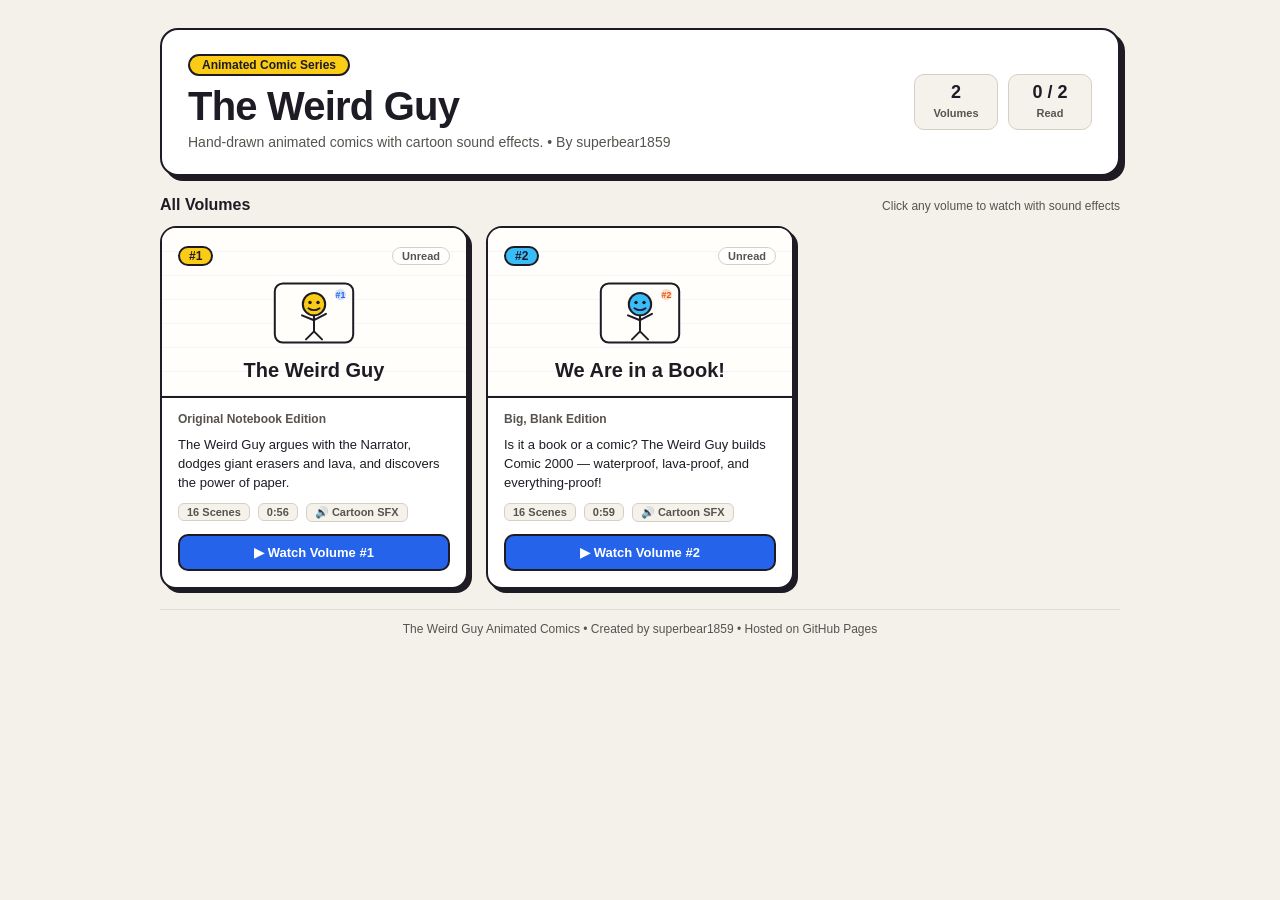
==== index.html @ 368b9f63 "Initial commit: The Weird Guy animated comic series & volume browser" ====
<!DOCTYPE html>
<html lang="en">
<head>
  <meta charset="utf-8" />
  <meta name="viewport" content="width=device-width, initial-scale=1.0" />
  <title>The Weird Guy — Animated Comic Series by superbear1859</title>
  <link rel="stylesheet" href="assets/reader.css" />
</head>
<body>
  <main class="library-wrap">
    <header class="hero">
      <div>
        <span class="hero-kicker">Animated Comic Series</span>
        <h1 id="seriesTitle" class="hero-title">The Weird Guy</h1>
        <p id="seriesSub" class="hero-sub">Hand-drawn animated comics with cartoon sound effects &bull; By superbear1859</p>
      </div>
      <div class="hero-stats" id="heroStats">
        <div class="stat-chip">
          <span class="stat-num" id="statVols">—</span>
          <span class="stat-lbl">Volumes</span>
        </div>
        <div class="stat-chip">
          <span class="stat-num" id="statRead">0</span>
          <span class="stat-lbl">Read</span>
        </div>
      </div>
    </header>

    <section id="continueBanner" class="continue-banner" style="display: none;"></section>

    <section>
      <div class="section-header" style="margin-bottom: 12px;">
        <h2 class="section-title">All Volumes</h2>
        <span class="section-hint">Click any volume to watch with sound effects</span>
      </div>
      <div id="shelfGrid" class="shelf-grid"></div>
    </section>

    <footer class="site-footer">
      The Weird Guy Animated Comics &bull; Created by superbear1859 &bull; Hosted on GitHub Pages
    </footer>
  </main>

  <script src="assets/nav.js"></script>
  <script>
    (function () {
      'use strict';

      const esc = s => String(s)
        .replace(/&/g, '&amp;')
        .replace(/</g, '&lt;')
        .replace(/>/g, '&gt;')
        .replace(/"/g, '&quot;');

      function weirdGuyCoverDoodle(vol) {
        const accent = vol.coverAccent || '#2563EB';
        const badge = vol.badgeColor || '#FACC15';
        return `
          <svg width="88" height="72" viewBox="0 0 110 90" aria-hidden="true">
            <rect x="6" y="8" width="98" height="74" rx="10" fill="#FFFEFA" stroke="#1E1B24" stroke-width="2.5" />
            <circle cx="55" cy="34" r="14" fill="${badge}" stroke="#1E1B24" stroke-width="2.5" />
            <circle cx="50" cy="32" r="2.2" fill="#1E1B24" />
            <circle cx="60" cy="32" r="2.2" fill="#1E1B24" />
            <path d="M 48 39 Q 55 44 62 39" fill="none" stroke="#1E1B24" stroke-width="2.2" stroke-linecap="round" />
            <path d="M 55 48 L 55 68 M 55 54 L 40 48 M 55 54 L 70 46 M 55 68 L 45 78 M 55 68 L 65 78"
                  fill="none" stroke="#1E1B24" stroke-width="2.5" stroke-linecap="round" />
            <circle cx="88" cy="22" r="7" fill="${accent}" opacity="0.2" />
            <text x="88" y="26" text-anchor="middle" font-size="11" font-weight="900" fill="${accent}">#${esc(vol.number)}</text>
          </svg>
        `;
      }

      function renderLibrary(data) {
        const series = data.series || {};
        const volumes = Array.isArray(data.volumes) ? data.volumes : [];
        const progress = window.WeirdGuyProgress ? window.WeirdGuyProgress.load() : { lastVolumeId: null, volumes: {} };

        if (series.title) {
          document.getElementById('seriesTitle').textContent = series.title;
        }
        if (series.tagline || series.author) {
          const parts = [series.tagline, series.author ? `By ${series.author}` : ''].filter(Boolean);
          document.getElementById('seriesSub').textContent = parts.join(' • ');
        }

        const readCount = volumes.filter(v => progress.volumes[v.id] && progress.volumes[v.id].completed).length;
        document.getElementById('statVols').textContent = String(volumes.length);
        document.getElementById('statRead').textContent = `${readCount} / ${volumes.length}`;

        // Continue Reading banner
        const banner = document.getElementById('continueBanner');
        if (progress.lastVolumeId) {
          const lastIdx = volumes.findIndex(v => v.id === progress.lastVolumeId);
          const lastVol = lastIdx >= 0 ? volumes[lastIdx] : null;
          const lastProg = lastVol ? progress.volumes[lastVol.id] : null;

          if (lastVol && lastProg) {
            const nextVol = volumes[lastIdx + 1] || null;
            if (lastProg.completed && nextVol && !(progress.volumes[nextVol.id] && progress.volumes[nextVol.id].completed)) {
              banner.style.display = 'flex';
              banner.innerHTML = `
                <div class="continue-info">
                  <span class="continue-label">Up Next</span>
                  <span class="continue-title">Volume #${esc(nextVol.number)}: ${esc(nextVol.title)}</span>
                  <span class="continue-meta">You finished Volume #${esc(lastVol.number)} &bull; Ready for the next adventure!</span>
                </div>
                <a class="btn-primary" href="${esc(nextVol.path)}">Start Volume #${esc(nextVol.number)} &rarr;</a>
              `;
            } else if (!lastProg.completed && lastProg.sceneIdx > 0) {
              const panelLabel = lastProg.sceneIdx === 0 ? 'Cover' : `Panel ${lastProg.sceneIdx}`;
              banner.style.display = 'flex';
              banner.innerHTML = `
                <div class="continue-info">
                  <span class="continue-label">Continue Reading</span>
                  <span class="continue-title">Volume #${esc(lastVol.number)}: ${esc(lastVol.title)}</span>
                  <span class="continue-meta">Left off at ${panelLabel} (${lastProg.sceneIdx + 1} / ${lastProg.totalScenes || lastVol.panels})</span>
                </div>
                <a class="btn-primary" href="${esc(lastVol.path)}#scene=${lastProg.sceneIdx}">Resume &rarr;</a>
              `;
            }
          }
        }

        // Shelf Grid
        const grid = document.getElementById('shelfGrid');
        grid.innerHTML = volumes.map(vol => {
          const vp = progress.volumes[vol.id];
          const total = (vp && vp.totalScenes) || vol.panels || 16;
          const pct = vp ? (vp.completed ? 100 : Math.min(99, Math.round(((vp.sceneIdx + 1) / total) * 100))) : 0;

          let statusHtml = '<span class="vol-status">Unread</span>';
          let ctaLabel = `Watch Volume #${vol.number}`;
          let href = vol.path;

          if (vp && vp.completed) {
            statusHtml = '<span class="vol-status read">&#10003; Read</span>';
            ctaLabel = 'Watch Again';
          } else if (vp && vp.sceneIdx > 0) {
            statusHtml = `<span class="vol-status reading">Panel ${vp.sceneIdx} / ${total}</span>`;
            ctaLabel = 'Continue Watching';
            href = `${vol.path}#scene=${vp.sceneIdx}`;
          }

          const coverArt = vol.cover
            ? `<img src="${esc(vol.cover)}" alt="Volume ${esc(vol.number)} cover" style="max-height:84px;border-radius:8px;border:2px solid #1E1B24;" />`
            : weirdGuyCoverDoodle(vol);

          const progressHtml = vp ? `
            <div class="progress-wrap">
              <div class="progress-track">
                <div class="progress-fill${vp.completed ? ' done' : ''}" style="width: ${pct}%"></div>
              </div>
              <span class="progress-text">${vp.completed ? 'Completed' : `${pct}% watched`}</span>
            </div>
          ` : '';

          return `
            <article class="vol-card">
              <div class="vol-cover">
                <div class="vol-cover-top">
                  <span class="badge-num" style="background: ${esc(vol.badgeColor || '#FACC15')}">#${esc(vol.number)}</span>
                  ${statusHtml}
                </div>
                <div class="vol-cover-art">${coverArt}</div>
                <div class="vol-cover-title">${esc(vol.title)}</div>
              </div>
              <div class="vol-body">
                <div class="vol-edition">${esc(vol.edition || '')}</div>
                <p class="vol-desc">${esc(vol.description || '')}</p>
                <div class="vol-meta">
                  <span class="meta-pill">${esc(vol.panels)} Scenes</span>
                  <span class="meta-pill">${esc(vol.duration)}</span>
                  <span class="meta-pill">&#128266; Cartoon SFX</span>
                </div>
                ${progressHtml}
                <div class="vol-actions">
                  <a class="vol-read-btn" href="${esc(href)}">&#9654; ${esc(ctaLabel)}</a>
                </div>
              </div>
            </article>
          `;
        }).join('');
      }

      fetch('volumes.json')
        .then(r => {
          if (!r.ok) throw new Error('Could not load volumes.json');
          return r.json();
        })
        .then(renderLibrary)
        .catch(() => {
          document.getElementById('shelfGrid').innerHTML = `
            <div class="card" style="grid-column: 1 / -1;">
              <p style="font-size:14px;font-weight:700;margin-bottom:6px;">Open via a local server or GitHub Pages</p>
              <p style="font-size:13px;color:#57534E;">
                Your browser blocked loading <code>volumes.json</code> directly from <code>file://</code>.
                Run <code>python3 -m http.server</code> in this folder (or open the GitHub Pages URL) to browse volumes.
              </p>
            </div>
          `;
        });
    })();
  </script>
</body>
</html>
---- assets/reader.css ----
/* ============================================================================
 * The Weird Guy Comics — Shared Reader & Library Theme
 * Warm paper / hand-drawn notebook aesthetic
 * ============================================================================ */

:root {
  --bg: #F4F1EA;
  --paper: #FFFEFA;
  --card: #FFFFFF;
  --ink: #1E1B24;
  --muted: #57534E;
  --border: #DDD7CA;
  --border-strong: #D6D0C4;
  --border-subtle: #E2DDD2;
  --primary: #2563EB;
  --primary-hover: #1D4ED8;
  --badge-bg: #FACC15;
  --sec-bg: #F5F2EB;
  --sec-hover: #EAE5D9;
  --pill-bg: #FAF8F4;
  --pill-hover: #EFECE4;
  --success-bg: #DCFCE7;
  --success-ink: #166534;
  --success-border: #86EFAC;
  --comic-font: 'Humor Sans', 'Comic Neue', 'Comic Sans MS', 'Chalkboard SE', 'Marker Felt', cursive, sans-serif;
}

* { box-sizing: border-box; margin: 0; padding: 0; }

body {
  font-family: -apple-system, BlinkMacSystemFont, "Segoe UI", Roboto, Helvetica, Arial, sans-serif;
  background: var(--bg);
  color: var(--ink);
  min-height: 100vh;
  padding: 16px;
  -webkit-font-smoothing: antialiased;
}

a { color: inherit; text-decoration: none; }

/* ---- Shared Series Navigation Bar (Volume Pages) ---- */
.series-nav {
  display: flex;
  flex-wrap: wrap;
  align-items: center;
  justify-content: space-between;
  gap: 8px;
  padding: 8px 12px;
  background: var(--card);
  border: 1.5px solid var(--border);
  border-radius: 12px;
  box-shadow: 0 2px 8px rgba(30, 27, 36, 0.04);
}

.series-nav-left,
.series-nav-right {
  display: flex;
  align-items: center;
  gap: 6px;
}

.nav-btn {
  display: inline-flex;
  align-items: center;
  gap: 5px;
  padding: 6px 11px;
  border-radius: 8px;
  font-size: 12px;
  font-weight: 700;
  background: var(--sec-bg);
  color: var(--ink);
  border: 1.5px solid var(--border-strong);
  transition: background 0.12s ease, transform 0.1s ease;
}

.nav-btn:hover:not(.disabled) {
  background: var(--sec-hover);
  transform: translateY(-1px);
}

.nav-btn.disabled {
  opacity: 0.42;
  pointer-events: none;
}

.nav-select {
  background: var(--card);
  color: var(--ink);
  border: 1.5px solid var(--border-strong);
  border-radius: 8px;
  padding: 5px 10px;
  font-size: 12px;
  font-weight: 700;
  cursor: pointer;
  max-width: 240px;
}

/* ---- Comic Reader Layout ---- */
.wrap {
  max-width: 760px;
  margin: 0 auto;
  display: flex;
  flex-direction: column;
  gap: 12px;
}

.topbar {
  display: flex;
  flex-wrap: wrap;
  align-items: center;
  justify-content: space-between;
  gap: 8px;
  padding-bottom: 10px;
  border-bottom: 2px solid var(--border-subtle);
}

.title-row {
  display: flex;
  align-items: center;
  gap: 8px;
}

.badge-num {
  background: var(--badge-bg);
  color: var(--ink);
  border: 2px solid var(--ink);
  border-radius: 999px;
  padding: 1px 9px;
  font-size: 12px;
  font-weight: 800;
}

h1 {
  font-size: 18px;
  font-weight: 800;
  letter-spacing: -0.01em;
}

.subtitle {
  font-size: 12px;
  color: var(--muted);
  margin-top: 2px;
}

.meta-row {
  display: flex;
  align-items: center;
  gap: 8px;
  font-size: 12px;
}

.pill-badge {
  background: var(--card);
  border: 1.5px solid var(--border-strong);
  border-radius: 8px;
  padding: 4px 10px;
  font-weight: 700;
  font-variant-numeric: tabular-nums;
}

.time-txt {
  font-family: ui-monospace, SFMono-Regular, Menlo, monospace;
  color: var(--muted);
  font-variant-numeric: tabular-nums;
}

.card {
  background: var(--card);
  border: 1.5px solid var(--border);
  border-radius: 14px;
  padding: 14px;
  box-shadow: 0 4px 14px rgba(30, 27, 36, 0.06);
}

.stage-wrap {
  display: flex;
  flex-direction: column;
  align-items: center;
}

.stage-wrap:fullscreen,
.stage-wrap:-webkit-full-screen,
.stage-wrap.is-fullscreen {
  position: fixed;
  inset: 0;
  z-index: 9999;
  width: 100vw;
  height: 100dvh;
  max-width: none;
  border-radius: 0;
  border: none;
  padding: 12px 16px;
  background: var(--bg);
  justify-content: center;
  gap: 8px;
}

.stage-wrap:fullscreen .comic-stage-shell,
.stage-wrap:-webkit-full-screen .comic-stage-shell,
.stage-wrap.is-fullscreen .comic-stage-shell {
  flex: 1 1 auto;
  min-height: 0;
  max-height: calc(100dvh - 115px);
  width: auto;
  max-width: 100%;
}

.stage-wrap:fullscreen .controls,
.stage-wrap:-webkit-full-screen .controls,
.stage-wrap.is-fullscreen .controls {
  max-width: 760px;
  width: 100%;
  margin-top: 4px;
  flex-shrink: 0;
}

body.fullscreen-lock {
  overflow: hidden;
}

.comic-stage-shell {
  position: relative;
  aspect-ratio: 600 / 840;
  max-height: 68vh;
  width: auto;
  max-width: 100%;
  border-radius: 10px;
  overflow: hidden;
  border: 2px solid var(--ink);
  box-shadow: 0 10px 28px rgba(30, 27, 36, 0.14);
  cursor: pointer;
  user-select: none;
  background: var(--paper);
}

#stage svg {
  width: 100%;
  height: 100%;
  display: block;
}

#playOverlay {
  position: absolute;
  inset: 0;
  display: flex;
  flex-direction: column;
  align-items: center;
  justify-content: center;
  background: rgba(15, 23, 42, 0.28);
  backdrop-filter: blur(1.5px);
  transition: opacity 0.2s ease;
}

#overlayPlayBtn {
  background: var(--primary);
  color: #FFFFFF;
  border: 2px solid var(--ink);
  border-radius: 999px;
  padding: 12px 22px;
  font-size: 14px;
  font-weight: 800;
  display: flex;
  align-items: center;
  gap: 8px;
  cursor: pointer;
  box-shadow: 0 6px 18px rgba(37, 99, 235, 0.35);
}

#overlayPlayBtn:hover {
  background: var(--primary-hover);
}

.overlay-hint {
  margin-top: 8px;
  padding: 3px 10px;
  border-radius: 999px;
  background: #FFFFFF;
  color: var(--ink);
  font-size: 12px;
  font-weight: 600;
  border: 1px solid #CBD5E1;
}

.controls {
  width: 100%;
  margin-top: 12px;
  display: flex;
  flex-direction: column;
  gap: 10px;
}

#scrubber {
  width: 100%;
  accent-color: var(--primary);
  cursor: pointer;
  height: 6px;
}

.btn-bar {
  display: flex;
  flex-wrap: wrap;
  align-items: center;
  justify-content: space-between;
  gap: 8px;
}

.btn-group {
  display: flex;
  flex-wrap: wrap;
  align-items: center;
  gap: 6px;
}

button,
select {
  font-family: inherit;
  font-size: 12px;
  font-weight: 700;
  border-radius: 8px;
  cursor: pointer;
}

.btn-primary {
  background: var(--primary);
  color: #FFFFFF;
  border: 1.5px solid var(--primary-hover);
  padding: 7px 14px;
  display: inline-flex;
  align-items: center;
  gap: 6px;
}

.btn-primary:hover {
  background: var(--primary-hover);
}

.btn-sec {
  background: var(--sec-bg);
  color: var(--ink);
  border: 1.5px solid var(--border-strong);
  padding: 7px 11px;
}

.btn-sec:hover {
  background: var(--sec-hover);
}

.speed-lbl {
  display: inline-flex;
  align-items: center;
  gap: 5px;
  font-size: 12px;
  color: var(--muted);
  font-weight: 600;
}

select {
  background: var(--card);
  color: var(--ink);
  border: 1.5px solid var(--border-strong);
  padding: 5px 8px;
}

.grid-head {
  display: flex;
  justify-content: space-between;
  align-items: center;
  margin-bottom: 8px;
  font-size: 12px;
  color: var(--muted);
  font-weight: 600;
  flex-wrap: wrap;
  gap: 4px;
}

#sceneGrid {
  display: grid;
  grid-template-columns: repeat(4, minmax(0, 1fr));
  gap: 6px;
}

@media (min-width: 640px) {
  #sceneGrid {
    grid-template-columns: repeat(8, minmax(0, 1fr));
  }
}

.scene-pill {
  padding: 6px 6px;
  border-radius: 8px;
  font-size: 11px;
  font-weight: 700;
  border: 1.5px solid var(--border-strong);
  background: var(--pill-bg);
  color: var(--ink);
  text-align: center;
  white-space: nowrap;
  overflow: hidden;
  text-overflow: ellipsis;
  transition: transform 0.1s ease;
}

.scene-pill:hover {
  transform: translateY(-1px);
  background: var(--pill-hover);
}

.scene-pill.active {
  background: var(--primary);
  color: #FFFFFF;
  border-color: var(--primary-hover);
}

.bottom-vol-nav {
  display: flex;
  justify-content: space-between;
  align-items: center;
  gap: 10px;
  flex-wrap: wrap;
}

/* ---- Library / Volume Browser (index.html) ---- */
.library-wrap {
  max-width: 960px;
  margin: 0 auto;
  display: flex;
  flex-direction: column;
  gap: 20px;
  padding: 12px 0 36px;
}

.hero {
  background: var(--card);
  border: 2px solid var(--ink);
  border-radius: 18px;
  padding: 24px 26px;
  box-shadow: 5px 5px 0 var(--ink);
  display: flex;
  flex-wrap: wrap;
  align-items: center;
  justify-content: space-between;
  gap: 16px;
}

.hero-kicker {
  display: inline-block;
  background: var(--badge-bg);
  color: var(--ink);
  border: 2px solid var(--ink);
  border-radius: 999px;
  padding: 2px 12px;
  font-size: 12px;
  font-weight: 800;
  margin-bottom: 8px;
}

.hero-title {
  font-family: var(--comic-font);
  font-size: clamp(28px, 4.5vw, 40px);
  font-weight: 900;
  line-height: 1.1;
  letter-spacing: -0.02em;
}

.hero-sub {
  margin-top: 6px;
  font-size: 14px;
  color: var(--muted);
  max-width: 560px;
}

.hero-stats {
  display: flex;
  gap: 10px;
  flex-wrap: wrap;
}

.stat-chip {
  background: var(--sec-bg);
  border: 1.5px solid var(--border-strong);
  border-radius: 10px;
  padding: 8px 14px;
  text-align: center;
  min-width: 84px;
}

.stat-num {
  display: block;
  font-size: 18px;
  font-weight: 800;
  line-height: 1.1;
}

.stat-lbl {
  font-size: 11px;
  font-weight: 600;
  color: var(--muted);
}

.continue-banner {
  background: #EFF6FF;
  border: 2px solid var(--primary);
  border-radius: 14px;
  padding: 14px 18px;
  display: flex;
  flex-wrap: wrap;
  align-items: center;
  justify-content: space-between;
  gap: 12px;
  box-shadow: 0 4px 12px rgba(37, 99, 235, 0.08);
}

.continue-info {
  display: flex;
  flex-direction: column;
  gap: 2px;
}

.continue-label {
  font-size: 11px;
  font-weight: 800;
  text-transform: uppercase;
  letter-spacing: 0.05em;
  color: var(--primary);
}

.continue-title {
  font-size: 15px;
  font-weight: 800;
}

.continue-meta {
  font-size: 12px;
  color: var(--muted);
}

.section-header {
  display: flex;
  align-items: baseline;
  justify-content: space-between;
  gap: 12px;
}

.section-title {
  font-size: 16px;
  font-weight: 800;
}

.section-hint {
  font-size: 12px;
  color: var(--muted);
}

.shelf-grid {
  display: grid;
  grid-template-columns: repeat(auto-fill, minmax(270px, 1fr));
  gap: 18px;
}

.vol-card {
  background: var(--card);
  border: 2px solid var(--ink);
  border-radius: 16px;
  overflow: hidden;
  display: flex;
  flex-direction: column;
  box-shadow: 4px 4px 0 var(--ink);
  transition: transform 0.14s ease, box-shadow 0.14s ease;
}

.vol-card:hover {
  transform: translate(-2px, -2px);
  box-shadow: 6px 6px 0 var(--ink);
}

.vol-cover {
  position: relative;
  padding: 18px 16px 14px;
  border-bottom: 2px solid var(--ink);
  background: var(--paper);
  background-image: repeating-linear-gradient(
    to bottom,
    transparent,
    transparent 23px,
    rgba(37, 99, 235, 0.11) 24px
  );
  min-height: 170px;
  display: flex;
  flex-direction: column;
  justify-content: space-between;
}

.vol-cover-top {
  display: flex;
  align-items: center;
  justify-content: space-between;
  gap: 8px;
}

.vol-status {
  font-size: 11px;
  font-weight: 800;
  padding: 2px 9px;
  border-radius: 999px;
  border: 1.5px solid var(--border-strong);
  background: var(--card);
  color: var(--muted);
}

.vol-status.read {
  background: var(--success-bg);
  color: var(--success-ink);
  border-color: var(--success-border);
}

.vol-status.reading {
  background: #DBEAFE;
  color: #1E40AF;
  border-color: #93C5FD;
}

.vol-cover-art {
  display: flex;
  align-items: center;
  justify-content: center;
  padding: 10px 0 4px;
}

.vol-cover-title {
  font-family: var(--comic-font);
  font-size: 20px;
  font-weight: 900;
  line-height: 1.15;
  text-align: center;
  margin-top: 6px;
}

.vol-body {
  padding: 14px 16px 16px;
  display: flex;
  flex-direction: column;
  gap: 10px;
  flex: 1;
}

.vol-edition {
  font-size: 12px;
  font-weight: 700;
  color: var(--muted);
}

.vol-desc {
  font-size: 13px;
  line-height: 1.45;
  color: var(--ink);
  flex: 1;
}

.vol-meta {
  display: flex;
  align-items: center;
  gap: 8px;
  flex-wrap: wrap;
  font-size: 11px;
  font-weight: 700;
  color: var(--muted);
}

.meta-pill {
  background: var(--sec-bg);
  border: 1px solid var(--border-strong);
  border-radius: 6px;
  padding: 2px 8px;
}

.progress-wrap {
  display: flex;
  flex-direction: column;
  gap: 4px;
}

.progress-track {
  width: 100%;
  height: 6px;
  background: var(--sec-bg);
  border-radius: 999px;
  overflow: hidden;
  border: 1px solid var(--border-strong);
}

.progress-fill {
  height: 100%;
  background: var(--primary);
  border-radius: 999px;
  transition: width 0.2s ease;
}

.progress-fill.done {
  background: #16A34A;
}

.progress-text {
  font-size: 11px;
  color: var(--muted);
  font-weight: 600;
}

.vol-actions {
  display: flex;
  gap: 8px;
  margin-top: 2px;
}

.vol-read-btn {
  flex: 1;
  justify-content: center;
  padding: 9px 14px;
  font-size: 13px;
  border-radius: 10px;
  border: 2px solid var(--ink);
  background: var(--primary);
  color: #FFFFFF;
  font-weight: 800;
  display: inline-flex;
  align-items: center;
  gap: 6px;
  transition: background 0.12s ease;
}

.vol-read-btn:hover {
  background: var(--primary-hover);
}

.site-footer {
  text-align: center;
  font-size: 12px;
  color: var(--muted);
  padding-top: 12px;
  border-top: 1.5px solid var(--border-subtle);
}
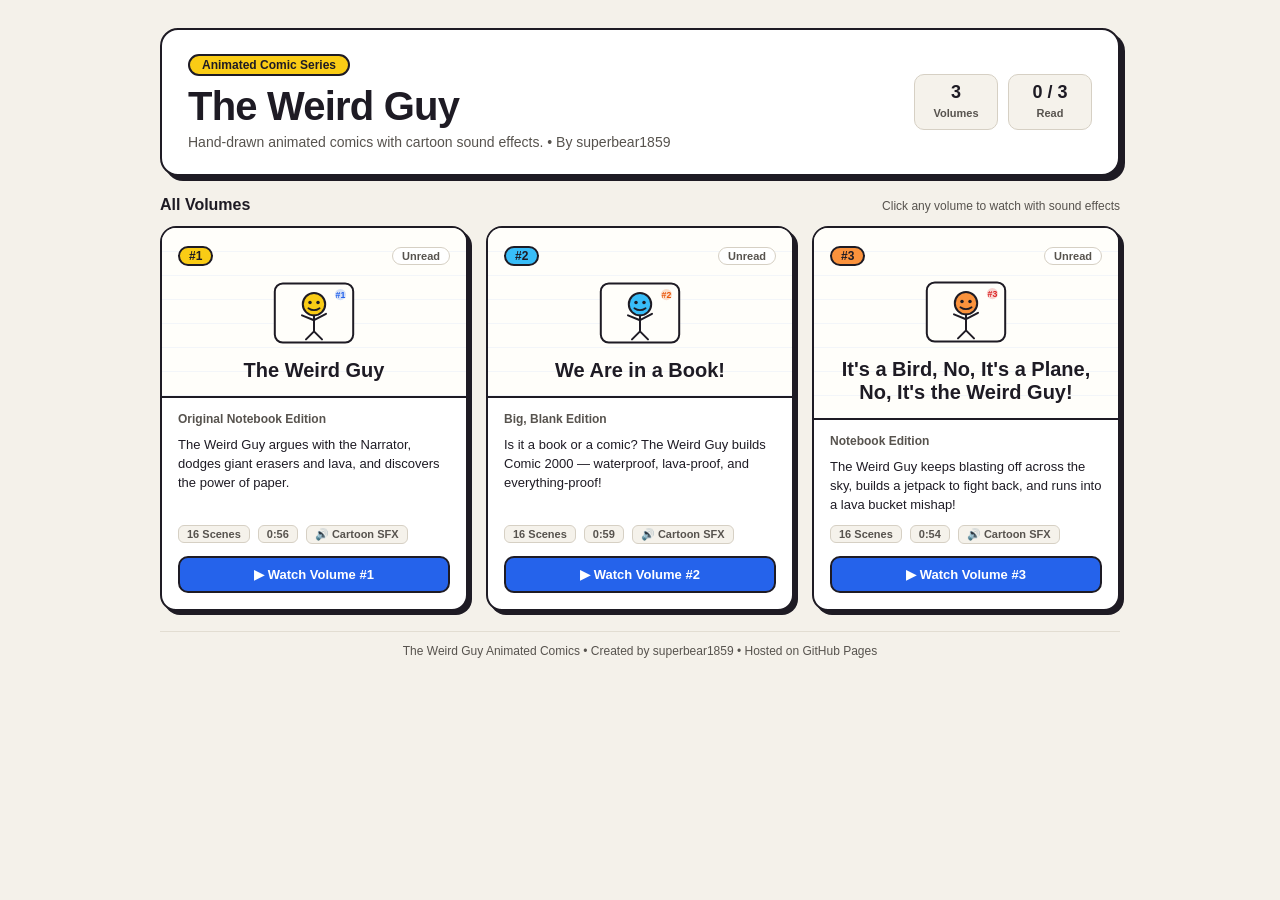
==== commit 0ff43c41: "Revalidate volumes.json on load and cache-bust shared assets" ====
--- a/index.html
+++ b/index.html
@@ -4,7 +4,7 @@
   <meta charset="utf-8" />
   <meta name="viewport" content="width=device-width, initial-scale=1.0" />
   <title>The Weird Guy — Animated Comic Series by superbear1859</title>
-  <link rel="stylesheet" href="assets/reader.css" />
+  <link rel="stylesheet" href="assets/reader.css?v=2" />
 </head>
 <body>
   <main class="library-wrap">
@@ -41,7 +41,7 @@
     </footer>
   </main>
 
-  <script src="assets/nav.js"></script>
+  <script src="assets/nav.js?v=2"></script>
   <script>
     (function () {
       'use strict';
@@ -182,23 +182,30 @@
         }).join('');
       }
 
-      fetch('volumes.json')
-        .then(r => {
-          if (!r.ok) throw new Error('Could not load volumes.json');
-          return r.json();
-        })
-        .then(renderLibrary)
-        .catch(() => {
-          document.getElementById('shelfGrid').innerHTML = `
-            <div class="card" style="grid-column: 1 / -1;">
-              <p style="font-size:14px;font-weight:700;margin-bottom:6px;">Open via a local server or GitHub Pages</p>
-              <p style="font-size:13px;color:#57534E;">
-                Your browser blocked loading <code>volumes.json</code> directly from <code>file://</code>.
-                Run <code>python3 -m http.server</code> in this folder (or open the GitHub Pages URL) to browse volumes.
-              </p>
-            </div>
-          `;
-        });
+      function loadLibrary() {
+        fetch('volumes.json', { cache: 'no-cache' })
+          .then(r => {
+            if (!r.ok) throw new Error('Could not load volumes.json');
+            return r.json();
+          })
+          .then(renderLibrary)
+          .catch(() => {
+            document.getElementById('shelfGrid').innerHTML = `
+              <div class="card" style="grid-column: 1 / -1;">
+                <p style="font-size:14px;font-weight:700;margin-bottom:6px;">Open via a local server or GitHub Pages</p>
+                <p style="font-size:13px;color:#57534E;">
+                  Your browser blocked loading <code>volumes.json</code> directly from <code>file://</code>.
+                  Run <code>python3 -m http.server</code> in this folder (or open the GitHub Pages URL) to browse volumes.
+                </p>
+              </div>
+            `;
+          });
+      }
+
+      loadLibrary();
+      window.addEventListener('pageshow', (e) => {
+        if (e.persisted) loadLibrary();
+      });
     })();
   </script>
 </body>
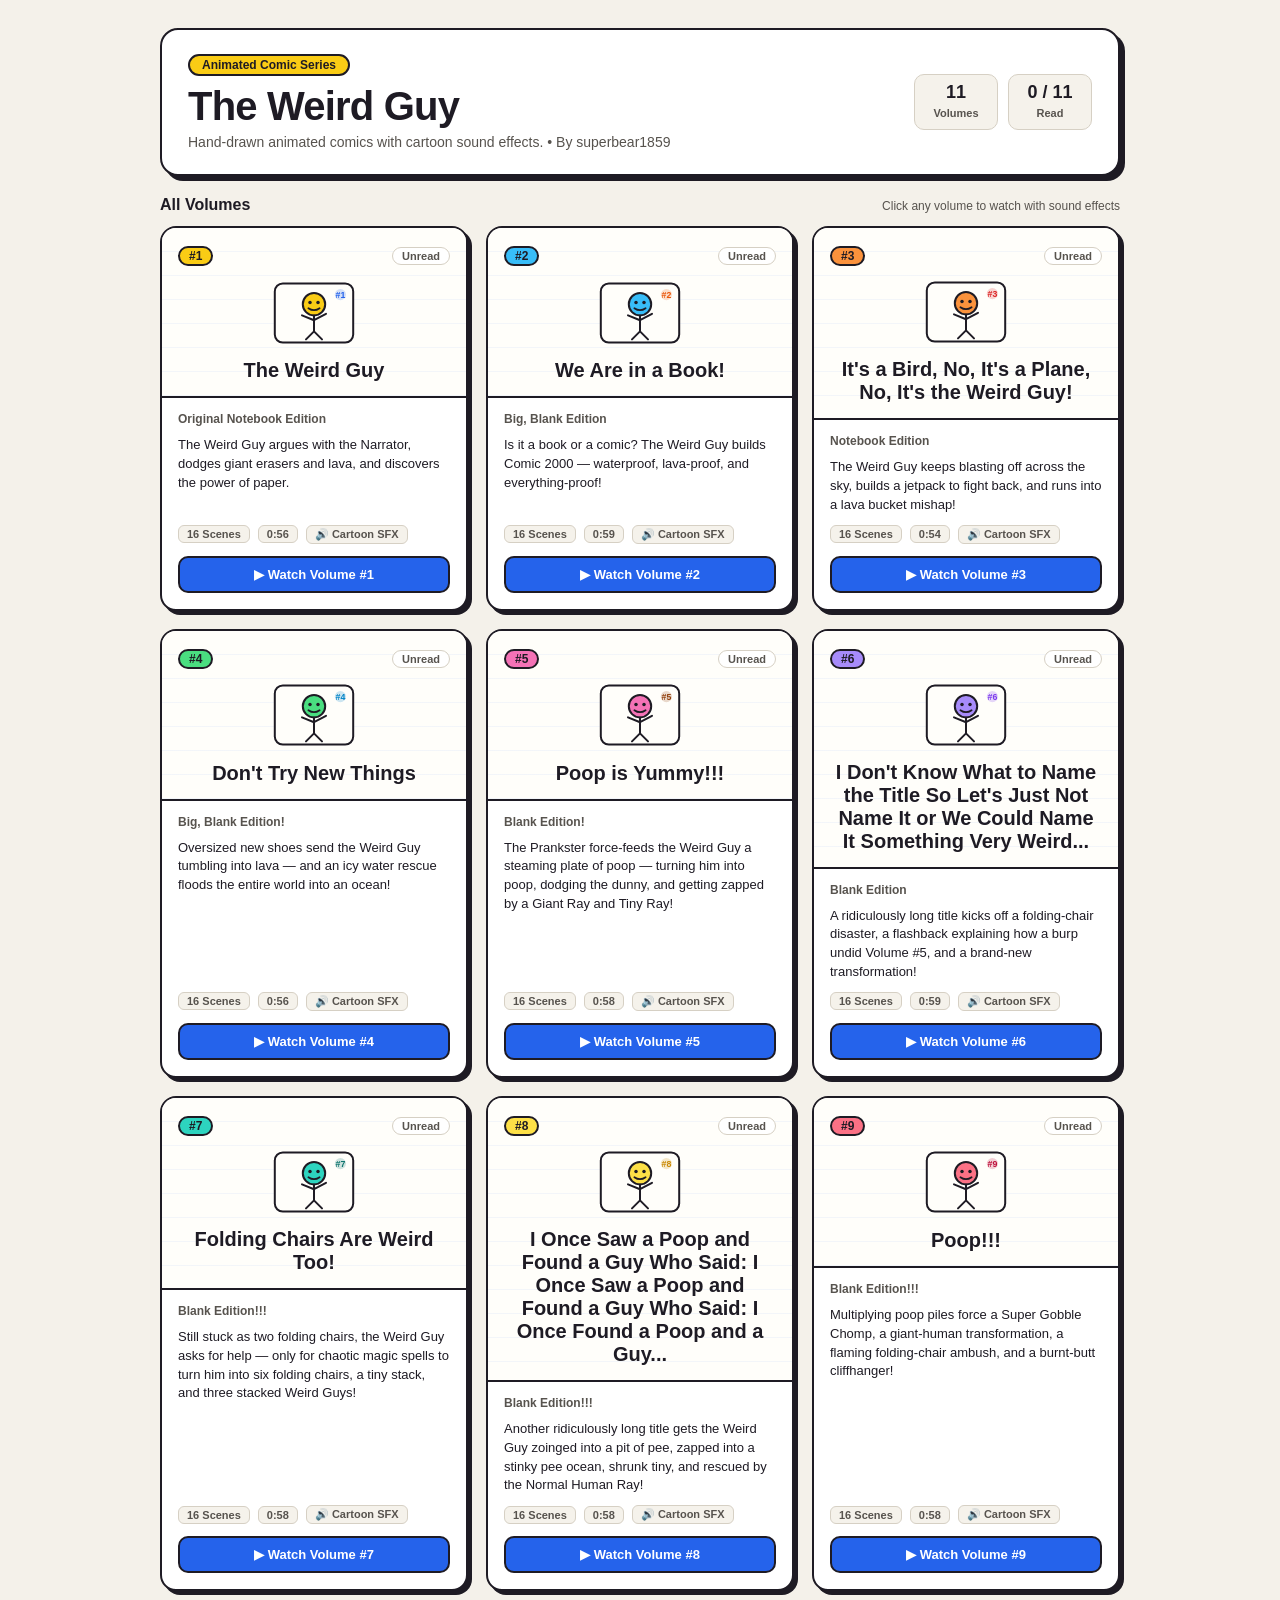
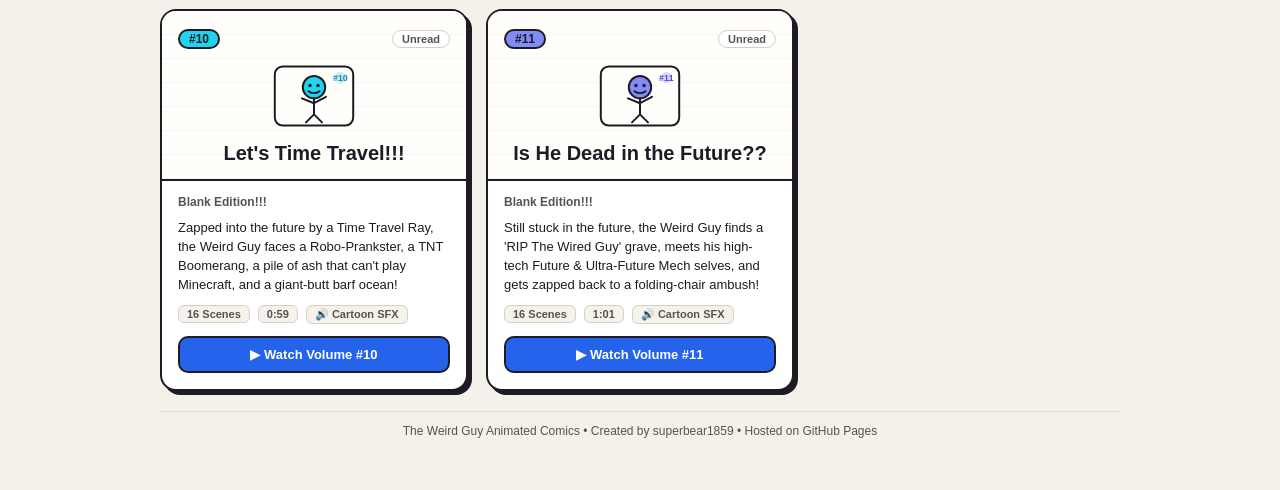
==== commit f84c3754: "Keep mobile screens awake in fullscreen and during playback (Screen Wake Lock API)" ====
--- a/index.html
+++ b/index.html
@@ -41,7 +41,7 @@
     </footer>
   </main>
 
-  <script src="assets/nav.js?v=2"></script>
+  <script src="assets/nav.js?v=3"></script>
   <script>
     (function () {
       'use strict';
